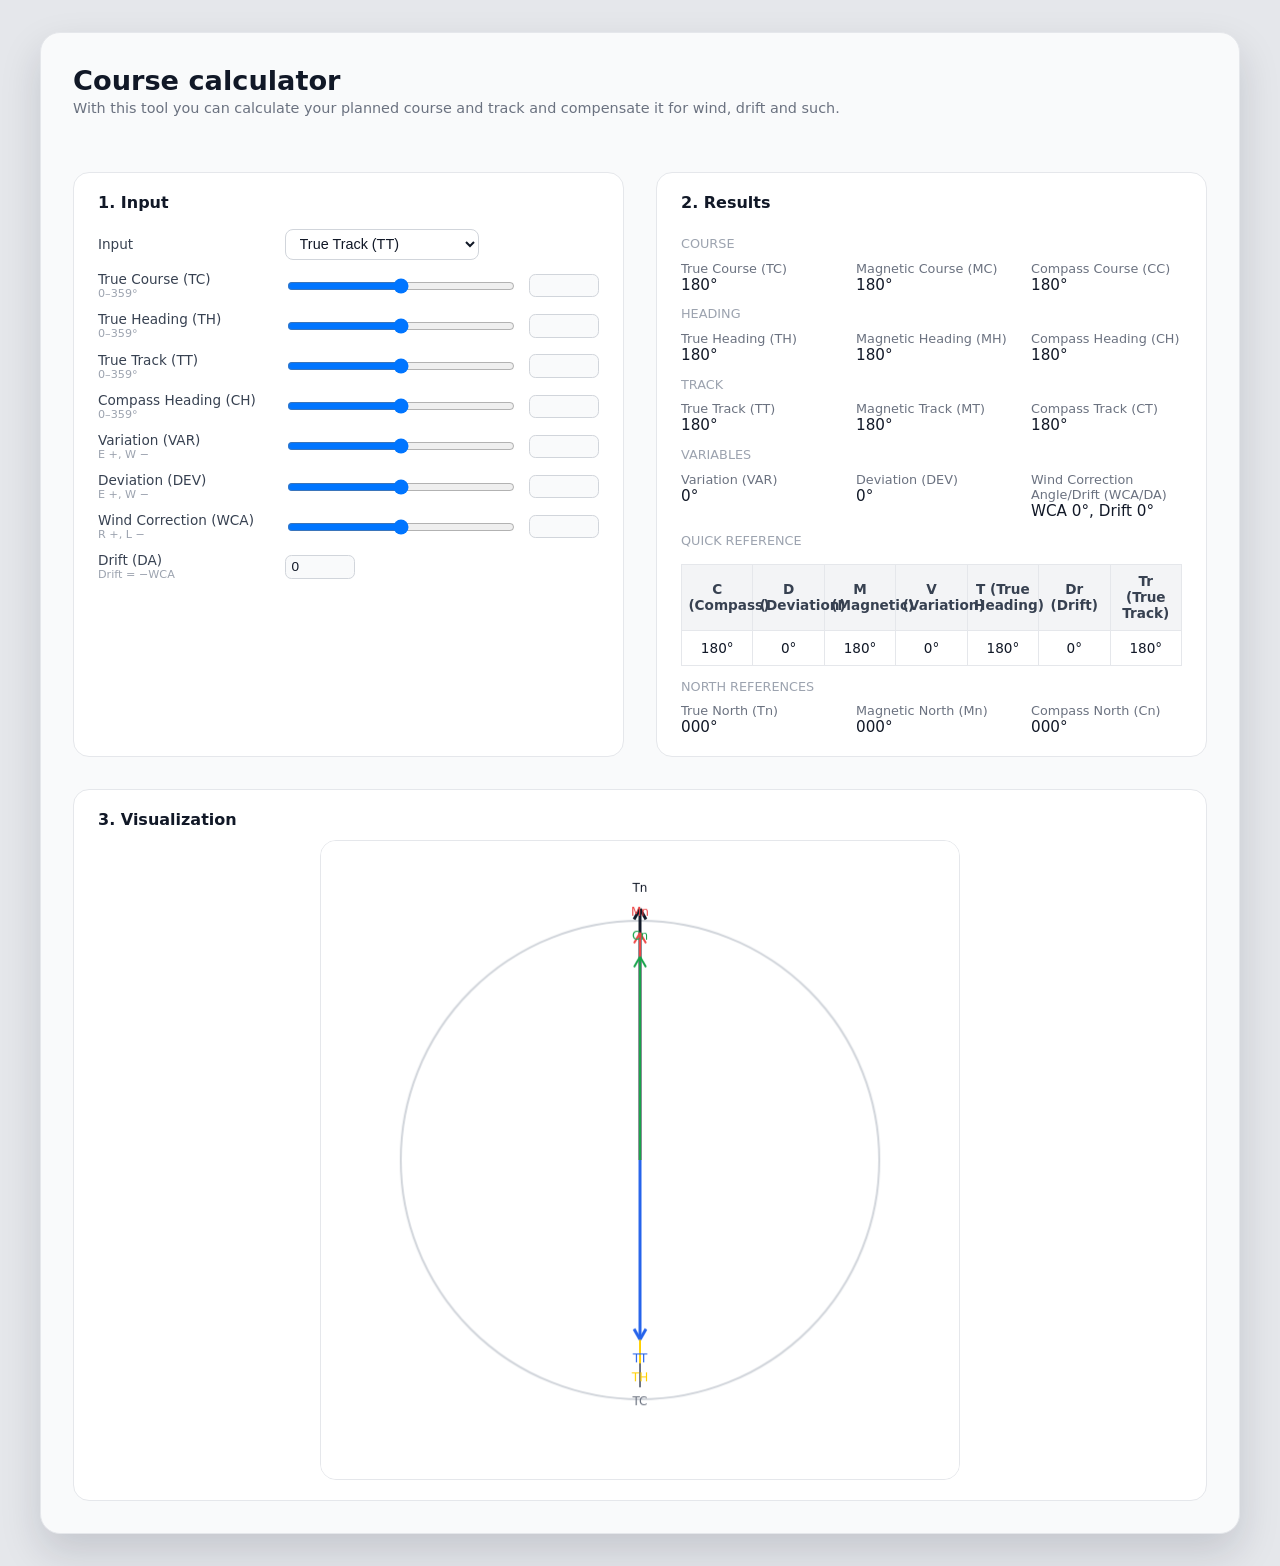
==== coursecalculator/index.html @ 7e5c14a4 "Added newly made favicon to tools" ====
<!DOCTYPE html>
<html lang="nl">
<head>
  <link rel="icon" href="/assets/favicon.ico" sizes="any">
  <link rel="icon" type="image/png" sizes="32x32" href="/assets/favicon-32x32.png">
  <link rel="icon" type="image/png" sizes="16x16" href="/assets/favicon-16x16.png">
  <link rel="apple-touch-icon" href="/assets/apple-touch-icon.png">

  <script defer src="https://cloud.umami.is/script.js" data-website-id="39a40810-ae41-42a4-bf28-0cd73275c460"></script>
  <meta charset="UTF-8" />
  <title>Course Calculator - justinverstijnen.nl</title>
  <style>
    :root {
      font-family: system-ui, -apple-system, BlinkMacSystemFont, "Segoe UI", sans-serif;
      color: #111827;
      background: #e5e7eb;
      box-sizing: border-box;
    }
    *, *::before, *::after {
      box-sizing: inherit;
    }
    body {
      margin: 0;
      padding: 2rem;
      display: flex;
      justify-content: center;
      background: #e5e7eb;
    }
    .app {
      max-width: 1200px;
      width: 100%;
      background: #f9fafb;
      border-radius: 1.25rem;
      padding: 2rem;
      box-shadow: 0 18px 40px rgba(15, 23, 42, 0.15);
      border: 1px solid #e5e7eb;
      display: flex;
      flex-direction: column;
      gap: 2rem;
    }

    .app-row {
      display: flex;
      gap: 2rem;
      width: 100%;
    }
    .card-equal {
      flex: 1 1 0;
      display: flex;
      flex-direction: column;
      height: 100%;
    }

    h1 {
      margin: 0 0 0.25rem;
      font-size: 1.7rem;
    }
    .subtitle {
      margin-bottom: 1.5rem;
      font-size: 0.9rem;
      color: #6b7280;
    }

    .card {
      background: #ffffff;
      border-radius: 1rem;
      padding: 1.25rem 1.5rem;
      border: 1px solid #e5e7eb;
      display: flex;
      flex-direction: column;
      height: 100%;
    }
    .card h2 {
      margin: 0 0 0.7rem;
      font-size: 1rem;
    }

    .row {
      display: flex;
      align-items: center;
      gap: 0.75rem;
      margin: 0.35rem 0;
      flex-wrap: wrap;
    }
    .row label {
      min-width: 175px;
      font-size: 0.85rem;
      color: #374151;
    }

    .row small {
      font-size: 0.7rem;
      color: #9ca3af;
      display: block;
    }

    input[type="range"] {
      flex: 1 1 160px;
      max-width: 260px;
    }
    input[type="number"] {
      width: 70px;
      padding: 0.2rem 0.35rem;
      border-radius: 0.4rem;
      border: 1px solid #d1d5db;
      background: #f9fafb;
      font-size: 0.85rem;
      color: #111827;
    }

    select {
      padding: 0.35rem 0.6rem;
      font-size: 0.9rem;
      border-radius: 0.5rem;
      border: 1px solid #d1d5db;
      background: #ffffff;
      color: #111827;
    }

    .grid-three {
      display: grid;
      grid-template-columns: repeat(3, minmax(0, 1fr));
      gap: 0.75rem 1.5rem;
      margin-top: 0.6rem;
    }
    .group-title {
      font-size: 0.8rem;
      color: #9ca3af;
      margin-top: 0.8rem;
      text-transform: uppercase;
    }
    .value-label { font-size: 0.8rem; color: #6b7280; }
    .value-number { font-size: 0.95rem; font-variant-numeric: tabular-nums; }

    .note {
      font-size: 0.75rem;
      color: #6b7280;
      margin-top: 0.6rem;
    }

    .summary-table {
      margin-top: 1rem;
      overflow-x: auto;
    }
    .summary-table table {
      width: 100%;
      border-collapse: collapse;
      table-layout: fixed;
      font-variant-numeric: tabular-nums;
    }
    .summary-table th,
    .summary-table td {
      border: 1px solid #e5e7eb;
      padding: 0.55rem 0.4rem;
      text-align: center;
      font-size: 0.85rem;
    }
    .summary-table th {
      background: #f3f4f6;
      color: #374151;
      font-weight: 600;
    }
    .summary-table td {
      background: #ffffff;
      color: #111827;
    }

    canvas {
      width: 100%;
      max-width: 640px;
      background: #ffffff;
      border-radius: 1rem;
      border: 1px solid #e5e7eb;
      display: block;
      margin: 0 auto;
    }

    @media (max-width: 960px) {
      .app-row { flex-direction: column; }
    }
  </style>
</head>
<body>
  <div class="app">
    <header>
      <h1>Course calculator</h1>
      <div class="subtitle">With this tool you can calculate your planned course and track and compensate it for wind, drift and such.</div>
    </header>

    <div class="app-row">
      <!-- Basis-invoer -->
      <section class="card card-equal">
        <h2>1. Input</h2>

        <div class="row">
          <label>Input</label>
          <select id="modeSelect">
            <option value="TT">True Track (TT)</option>
            <option value="TH">True Heading (TH)</option>
            <option value="TC">True Course (TC)</option>
            <option value="CH">Compass Heading (CH)</option>
          </select>
        </div>

        <div class="row">
          <label>True Course (TC)<small>0–359°</small></label>
          <input id="tcRange" type="range" min="0" max="359">
          <input id="tcInput" type="number" min="0" max="359">
        </div>

        <div class="row">
          <label>True Heading (TH)<small>0–359°</small></label>
          <input id="thRange" type="range" min="0" max="359">
          <input id="thInput" type="number" min="0" max="359">
        </div>

        <div class="row">
          <label>True Track (TT)<small>0–359°</small></label>
          <input id="ttRange" type="range" min="0" max="359">
          <input id="ttInput" type="number" min="0" max="359">
        </div>

        <div class="row">
          <label>Compass Heading (CH)<small>0–359°</small></label>
          <input id="chRange" type="range" min="0" max="359">
          <input id="chInput" type="number" min="0" max="359">
        </div>

        <div class="row">
          <label>Variation (VAR)<small>E +, W −</small></label>
          <input id="variationRange" type="range" min="-30" max="30">
          <input id="variationInput" type="number" min="-30" max="30">
        </div>

        <div class="row">
          <label>Deviation (DEV)<small>E +, W −</small></label>
          <input id="deviationRange" type="range" min="-10" max="10">
          <input id="deviationInput" type="number" min="-10" max="10">
        </div>

        <div class="row">
          <label>Wind Correction (WCA)<small>R +, L −</small></label>
          <input id="wcaRange" type="range" min="-30" max="30">
          <input id="wcaInput" type="number" min="-30" max="30">
        </div>

        <div class="row">
          <label>Drift (DA)<small>Drift = −WCA</small></label>
          <input id="driftDisplay" type="number" disabled>
        </div>
      </section>

      <!-- Resultaten -->
      <section class="card card-equal">
        <h2>2. Results</h2>

        <div class="group-title">Course</div>
        <div class="grid-three">
          <div><div class="value-label">True Course (TC)</div><div class="value-number" id="tcOut"></div></div>
          <div><div class="value-label">Magnetic Course (MC)</div><div class="value-number" id="mcOut"></div></div>
          <div><div class="value-label">Compass Course (CC)</div><div class="value-number" id="ccOut"></div></div>
        </div>

        <div class="group-title">Heading</div>
        <div class="grid-three">
          <div><div class="value-label">True Heading (TH)</div><div class="value-number" id="thOut"></div></div>
          <div><div class="value-label">Magnetic Heading (MH)</div><div class="value-number" id="mhOut"></div></div>
          <div><div class="value-label">Compass Heading (CH)</div><div class="value-number" id="chOut"></div></div>
        </div>

        <div class="group-title">Track</div>
        <div class="grid-three">
          <div><div class="value-label">True Track (TT)</div><div class="value-number" id="ttOut"></div></div>
          <div><div class="value-label">Magnetic Track (MT)</div><div class="value-number" id="mtOut"></div></div>
          <div><div class="value-label">Compass Track (CT)</div><div class="value-number" id="ctOut"></div></div>
        </div>

        <div class="group-title">Variables</div>
        <div class="grid-three">
          <div><div class="value-label">Variation (VAR)</div><div class="value-number" id="varOut"></div></div>
          <div><div class="value-label">Deviation (DEV)</div><div class="value-number" id="devOut"></div></div>
          <div><div class="value-label">Wind Correction Angle/Drift (WCA/DA)</div><div class="value-number" id="wcaDriftOut"></div></div>
        </div>

        <div class="group-title">Quick Reference</div>
        <div class="summary-table">
          <table>
            <thead>
              <tr>
                <th>C (Compass)</th>
                <th>D (Deviation)</th>
                <th>M (Magnetic)</th>
                <th>V (Variation)</th>
                <th>T (True Heading)</th>
                <th>Dr (Drift)</th>
                <th>Tr (True Track)</th>
              </tr>
            </thead>
            <tbody>
              <tr>
                <td id="quickCOut"></td>
                <td id="quickDOut"></td>
                <td id="quickMOut"></td>
                <td id="quickVOut"></td>
                <td id="quickTOut"></td>
                <td id="quickDrOut"></td>
                <td id="quickTrOut"></td>
              </tr>
            </tbody>
          </table>
        </div>

        <!-- North References -->
        <div class="group-title">North References</div>
        <div class="grid-three">
          <div><div class="value-label">True North (Tn)</div><div class="value-number" id="trueNorthOut"></div></div>
          <div><div class="value-label">Magnetic North (Mn)</div><div class="value-number" id="magNorthOut"></div></div>
          <div><div class="value-label">Compass North (Cn)</div><div class="value-number" id="compassNorthOut"></div></div>
        </div>
      </section>
    </div>

    <!-- Visualisatie -->
    <section class="card">
      <h2>3. Visualization</h2>
      <canvas id="compassCanvas" width="640" height="640"></canvas>
    </section>
  </div>

<script>
/* ======== Helpers ======= */
function clamp(v, min, max) { return Math.min(max, Math.max(min, v)); }
function normDeg(d) { let r = d % 360; if (r < 0) r += 360; return r; }
function pad3(d){return Math.round(normDeg(d)).toString().padStart(3,'0');}
function formatVarDev(v){const a=Math.abs(v); if(!a)return "0°"; return (v>=0?"+":"−")+a+"° "+(v>=0?"E":"W");}
function formatRL(v){const a=Math.abs(v); if(!a)return "0°"; return (v>=0?"+":"−")+a+"°"+(v>=0?" R":" L");}

/* ====== DOM refs ====== */
const modeSelect=document.getElementById("modeSelect");
const tcRange=document.getElementById("tcRange"), tcInput=document.getElementById("tcInput");
const thRange=document.getElementById("thRange"), thInput=document.getElementById("thInput");
const ttRange=document.getElementById("ttRange"), ttInput=document.getElementById("ttInput");
const chRange=document.getElementById("chRange"), chInput=document.getElementById("chInput");
const variationRange=document.getElementById("variationRange"), variationInput=document.getElementById("variationInput");
const deviationRange=document.getElementById("deviationRange"), deviationInput=document.getElementById("deviationInput");
const wcaRange=document.getElementById("wcaRange"), wcaInput=document.getElementById("wcaInput");
const driftDisplay=document.getElementById("driftDisplay");

const tcOut=document.getElementById("tcOut"), mcOut=document.getElementById("mcOut"), ccOut=document.getElementById("ccOut");
const thOut=document.getElementById("thOut"), mhOut=document.getElementById("mhOut"), chOut=document.getElementById("chOut");
const ttOut=document.getElementById("ttOut"), mtOut=document.getElementById("mtOut"), ctOut=document.getElementById("ctOut");
const varOut=document.getElementById("varOut"), devOut=document.getElementById("devOut"), wcaDriftOut=document.getElementById("wcaDriftOut");

const trueNorthOut=document.getElementById("trueNorthOut");
const magNorthOut=document.getElementById("magNorthOut");
const compassNorthOut=document.getElementById("compassNorthOut");

const quickCOut=document.getElementById("quickCOut");
const quickDOut=document.getElementById("quickDOut");
const quickMOut=document.getElementById("quickMOut");
const quickVOut=document.getElementById("quickVOut");
const quickTOut=document.getElementById("quickTOut");
const quickDrOut=document.getElementById("quickDrOut");
const quickTrOut=document.getElementById("quickTrOut");

const canvas=document.getElementById("compassCanvas");
const ctx=canvas.getContext("2d");

/* ===== Scroll sliders ===== */
function enableScrollSlider(slider){
  slider.addEventListener("wheel", e=>{
    e.preventDefault();
    const step = e.deltaY < 0 ? 1 : -1;
    slider.value = clamp(Number(slider.value)+step, slider.min, slider.max);
    slider.dispatchEvent(new Event("input"));
  });
}

[ tcRange, thRange, ttRange, chRange, variationRange, deviationRange, wcaRange ].forEach(enableScrollSlider);

/* Sync helpers */
function bind(rangeEl, numEl, min, max){
  rangeEl.addEventListener("input",()=>{
    numEl.value=rangeEl.value; recalc();
  });
  numEl.addEventListener("input",()=>{
    const v=clamp(Number(numEl.value||0),min,max);
    numEl.value=v; rangeEl.value=v; recalc();
  });
}

bind(tcRange,tcInput,0,359);
bind(thRange,thInput,0,359);
bind(ttRange,ttInput,0,359);
bind(chRange,chInput,0,359);
bind(variationRange,variationInput,-30,30);
bind(deviationRange,deviationInput,-10,10);
bind(wcaRange,wcaInput,-30,30);

modeSelect.addEventListener("change",recalc);

/* ===== Main calculations ===== */
function recalc(){
  const VAR=Number(variationRange.value);
  const DEV=Number(deviationRange.value);
  const WCA=Number(wcaRange.value);
  const DRIFT = -WCA;
  driftDisplay.value = DRIFT;

  let TC,TH,TT;

  if(modeSelect.value==="TC"){
    TC=normDeg(Number(tcRange.value));
    TT=TC;
    TH=normDeg(TT+WCA);
  }
  else if(modeSelect.value==="TH"){
    TH=normDeg(Number(thRange.value));
    TT=normDeg(TH-WCA);
    TC=TT;
  }
  else if(modeSelect.value==="TT"){
    TT=normDeg(Number(ttRange.value));
    TH=normDeg(TT+WCA);
    TC=TT;
  }
  else if(modeSelect.value==="CH"){
    const CHin=normDeg(Number(chRange.value));
    const MH=normDeg(CHin+DEV);
    TH=normDeg(MH+VAR);
    TT=normDeg(TH-WCA);
    TC=TT;
  }

  const MC=normDeg(TC-VAR);
  const MH=normDeg(TH-VAR);
  const MT=normDeg(TT-VAR);

  const CC=normDeg(MC-DEV);
  const CH=normDeg(MH-DEV);
  const CT=normDeg(MT-DEV);

  tcOut.textContent=pad3(TC)+"°";
  mcOut.textContent=pad3(MC)+"°";
  ccOut.textContent=pad3(CC)+"°";

  thOut.textContent=pad3(TH)+"°";
  mhOut.textContent=pad3(MH)+"°";
  chOut.textContent=pad3(CH)+"°";

  ttOut.textContent=pad3(TT)+"°";
  mtOut.textContent=pad3(MT)+"°";
  ctOut.textContent=pad3(CT)+"°";

  varOut.textContent=formatVarDev(VAR);
  devOut.textContent=formatVarDev(DEV);
  wcaDriftOut.textContent=`WCA ${formatRL(WCA)}, Drift ${formatRL(DRIFT)}`;

  quickCOut.textContent = pad3(CT) + "°";
  quickDOut.textContent = formatVarDev(DEV);
  quickMOut.textContent = pad3(MT) + "°";
  quickVOut.textContent = formatVarDev(VAR);
  quickTOut.textContent = pad3(TH) + "°";
  quickDrOut.textContent = formatRL(DRIFT);
  quickTrOut.textContent = pad3(TT) + "°";

  /* ===== Visuele noordrichtingen ===== */
  const VIS_TRUE_NORTH = 0;
  const VIS_MAG_NORTH = normDeg(VAR);
  const VIS_COMP_NORTH = normDeg(VIS_MAG_NORTH + DEV);

  trueNorthOut.textContent = pad3(VIS_TRUE_NORTH) + "°";
  magNorthOut.textContent = pad3(VIS_MAG_NORTH) + "°";
  compassNorthOut.textContent = pad3(VIS_COMP_NORTH) + "°";

  drawCompass(
    TC, TH, TT, VAR, DEV,
    VIS_TRUE_NORTH, VIS_MAG_NORTH, VIS_COMP_NORTH
  );
}

/* ===== Draw Compass ===== */
function drawCompass(TC,TH,TT,VAR,DEV, VIS_T, VIS_M, VIS_C){
  ctx.clearRect(0,0,canvas.width,canvas.height);

  const cx=canvas.width/2, cy=canvas.height/2;
  const r=Math.min(cx,cy)*0.75;

  ctx.fillStyle="#ffffff";
  ctx.fillRect(0,0,canvas.width,canvas.height);

  ctx.strokeStyle="#d1d5db";
  ctx.lineWidth=2;
  ctx.beginPath(); ctx.arc(cx,cy,r,0,Math.PI*2); ctx.stroke();

  drawArrow(VIS_T,"Tn","#111827",3,r*1.05);
  drawArrow(VIS_M,"Mn","#ef4444",2,r*0.95);
  drawArrow(VIS_C,"Cn","#16a34a",2,r*0.85);

  drawLine(TC,"TC","#6b7280",2,r*0.95);
  drawLine(TH,"TH","#ffd000",2,r*0.85);
  drawArrow(TT,"TT","#2563eb",3,r*0.75);
}

function drawArrow(deg,label,color,width,len){
  const cx=canvas.width/2, cy=canvas.height/2;
  const a=(deg-90)*Math.PI/180;
  const x=cx+len*Math.cos(a), y=cy+len*Math.sin(a);

  ctx.strokeStyle=color; ctx.lineWidth=width;
  ctx.beginPath(); ctx.moveTo(cx,cy); ctx.lineTo(x,y); ctx.stroke();

  const head=12;
  const a1=a+150*Math.PI/180, a2=a-150*Math.PI/180;
  ctx.beginPath();
  ctx.moveTo(x,y); ctx.lineTo(x+head*Math.cos(a1),y+head*Math.sin(a1));
  ctx.moveTo(x,y); ctx.lineTo(x+head*Math.cos(a2),y+head*Math.sin(a2));
  ctx.stroke();

  ctx.fillStyle=color;
  ctx.font="12px system-ui";
  ctx.textAlign="center"; ctx.textBaseline="middle";
  ctx.fillText(label, cx+(len+20)*Math.cos(a), cy+(len+20)*Math.sin(a));
}

function drawLine(deg,label,color,width,len){
  const cx=canvas.width/2, cy=canvas.height/2;
  const a=(deg-90)*Math.PI/180;
  const x=cx+len*Math.cos(a), y=cy+len*Math.sin(a);

  ctx.strokeStyle=color; ctx.lineWidth=width;
  ctx.beginPath(); ctx.moveTo(cx,cy); ctx.lineTo(x,y); ctx.stroke();

  ctx.fillStyle=color;
  ctx.font="12px system-ui";
  ctx.textAlign="center"; ctx.textBaseline="middle";
  ctx.fillText(label, cx+(len+15)*Math.cos(a), cy+(len+15)*Math.sin(a));
}

recalc();
</script>
  <!-- Azure Application Insights -->
<script type="text/javascript">
!function(T,l,y){
  var S=T.location,k="script",D="instrumentationKey",C="ingestionEndpoint",
  R="disableExceptionTracking",E="ai.device.",I="toLowerCase",U="crossOrigin",
  N="POST",e="appInsightsSDK",t=y.name||"appInsights";
  (y.name||T[e])&&(T[e]=t);
  var n=T[t]||function(){
    var g=arguments;
    T[t].queue.push(function(){
      T[t].apply(T[t],g)
    })
  };
  n.queue=[],n.version=2.0;
  var i=l.createElement(k);
  i.src=y.src;
  i.async=!0;
  i.setAttribute(U,"anonymous");
  l.getElementsByTagName(k)[0].parentNode.appendChild(i);
  var o=T[t]=n;
  o.config=y;
}(window,document,{
  src:"https://js.monitor.azure.com/scripts/b/ai.2.min.js",
  connectionString:"InstrumentationKey=740b5715-7d19-428e-95ab-75b0710ee797;IngestionEndpoint=https://westeurope-5.in.applicationinsights.azure.com/;LiveEndpoint=https://westeurope.livediagnostics.monitor.azure.com/;ApplicationId=22eace68-79bd-4576-8cf4-db0e1405d086",
  disableExceptionTracking:false
}));

/* ===== PAGINA NAAM (ZELF INVULLEN) ===== */
var pageName = "CourseCalculator";

/* Page view met expliciete naam */
appInsights.trackPageView({
  name: pageName
});
</script>
</body>
</html>
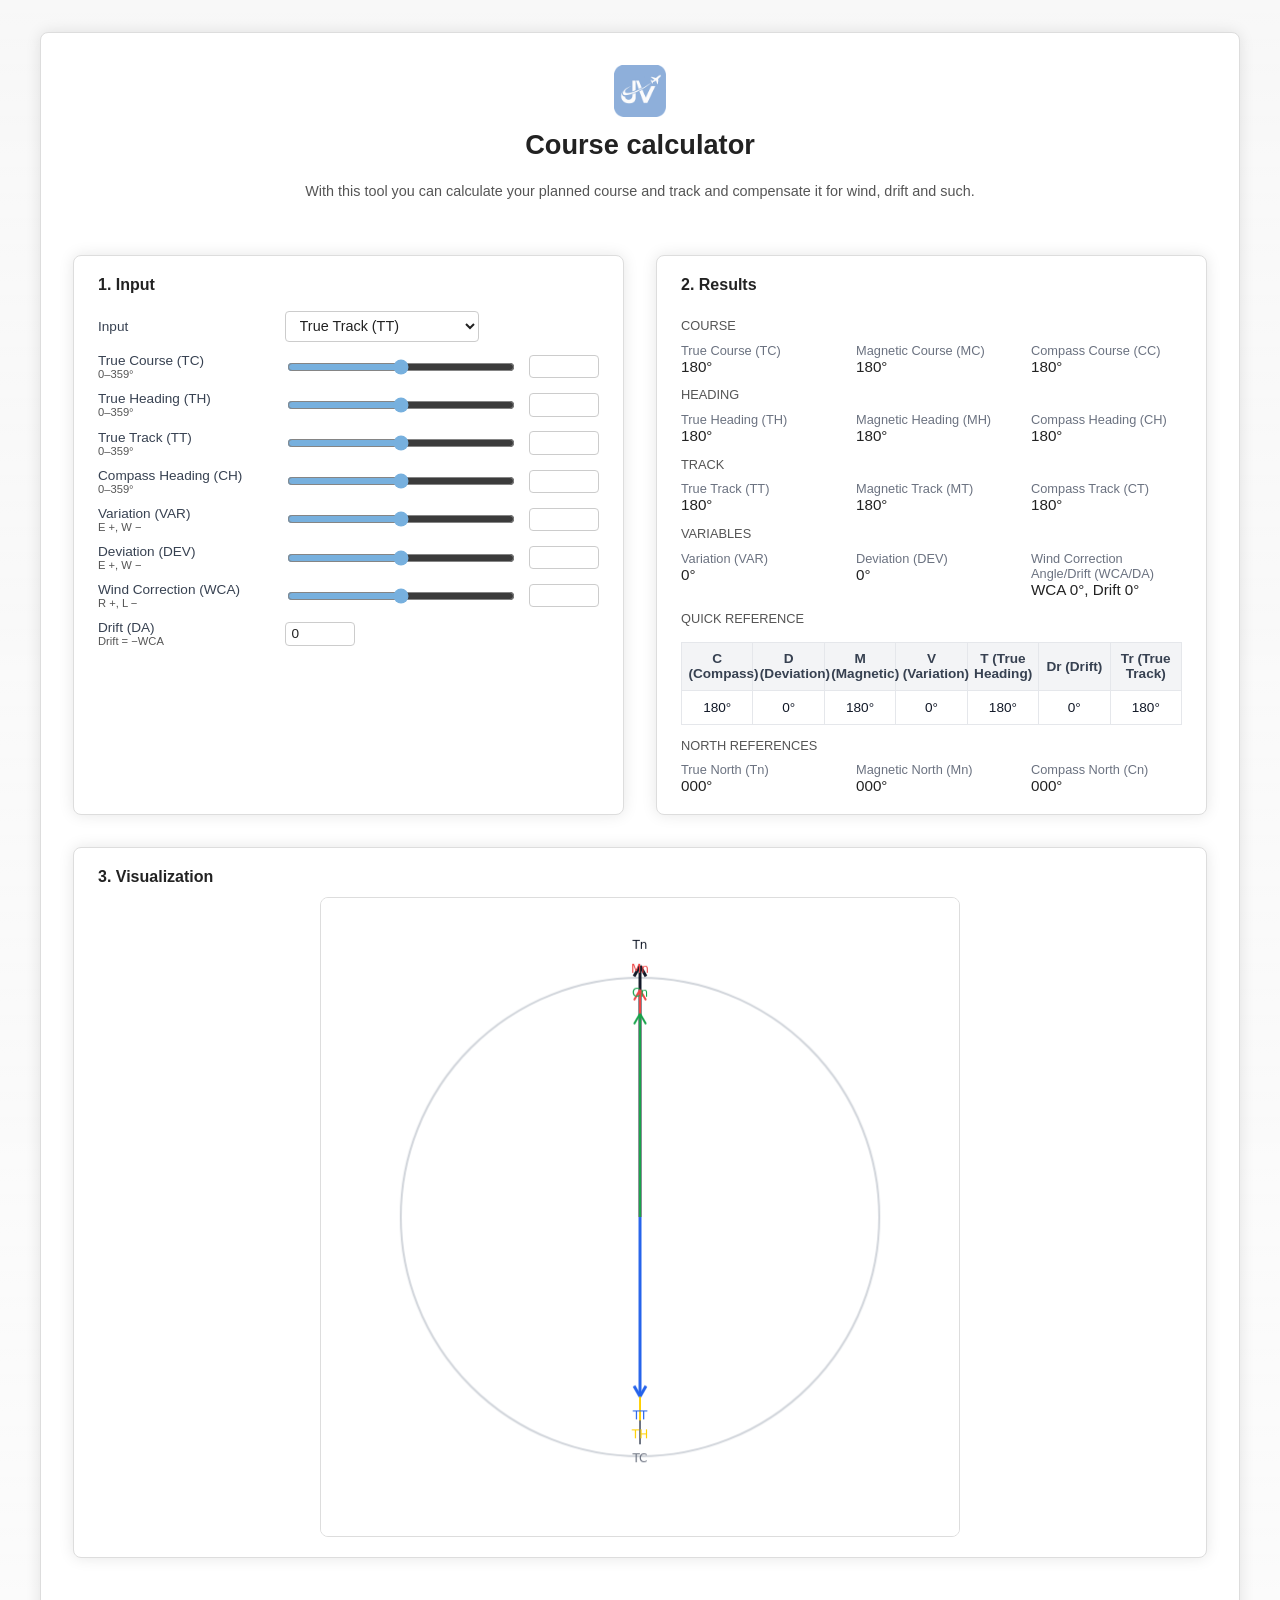
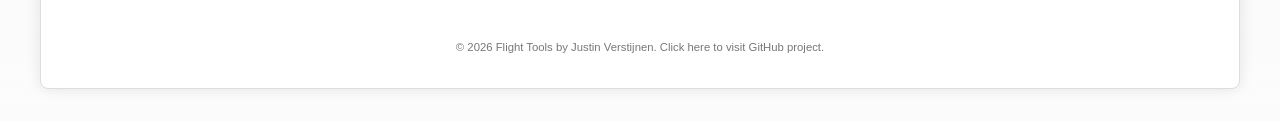
==== commit 329d983e: "Add files via upload" ====
--- a/coursecalculator/index.html
+++ b/coursecalculator/index.html
@@ -1,10 +1,10 @@
 <!DOCTYPE html>
 <html lang="nl">
 <head>
-  <link rel="icon" href="/assets/favicon.ico" sizes="any">
-  <link rel="icon" type="image/png" sizes="32x32" href="/assets/favicon-32x32.png">
-  <link rel="icon" type="image/png" sizes="16x16" href="/assets/favicon-16x16.png">
-  <link rel="apple-touch-icon" href="/assets/apple-touch-icon.png">
+  
+  
+  
+  
 
   <script defer src="https://cloud.umami.is/script.js" data-website-id="39a40810-ae41-42a4-bf28-0cd73275c460"></script>
   <meta charset="UTF-8" />
@@ -179,10 +179,15 @@
       .app-row { flex-direction: column; }
     }
   </style>
+  <link rel="stylesheet" href="../assets/dns-theme.css">
+  <link rel="icon" type="image/png" href="../assets/flightblog-logo.png">
+  <link rel="apple-touch-icon" href="../assets/flightblog-logo.png">
+<link rel="stylesheet" href="../assets/branding.css">
+<script defer src="../assets/branding.js"></script>
 </head>
-<body>
+<body data-tool="coursecalculator">
   <div class="app">
-    <header>
+    <header class="tool-heading "><a class="tool-brand" href="https://flightblog.justinverstijnen.nl/" target="_blank" rel="noopener noreferrer" aria-label="Visit JV Flight Blog"><img src="../assets/flightblog-logo.png" alt="JV Flight Blog" width="52" height="52"></a>
       <h1>Course calculator</h1>
       <div class="subtitle">With this tool you can calculate your planned course and track and compensate it for wind, drift and such.</div>
     </header>
@@ -325,7 +330,8 @@
       <h2>3. Visualization</h2>
       <canvas id="compassCanvas" width="640" height="640"></canvas>
     </section>
-  </div>
+  <footer class="tool-footer"><a href="https://github.com/JustinVerstijnen/JVWebFlightTools" target="_blank" rel="noopener noreferrer">&copy; <span data-copyright-year>2026</span> Flight Tools by Justin Verstijnen. Click here to visit GitHub project.</a></footer>
+</div>
 
 <script>
 /* ======== Helpers ======= */
--- a/assets/dns-theme.css
+++ b/assets/dns-theme.css
@@ -0,0 +1,103 @@
+/* DNS Megatool visual theme. Loaded after each tool's existing stylesheet.
+   Layout, dimensions, responsive rules and application scripts stay in place.
+   Deliberately not loaded by flightlessontracker. */
+:root {
+  --background-image: url("https://sajvwebsiteblobstorage.blob.core.windows.net/flightblog/tools/featured-background_blur.jpg");
+  --bg: #f2f2f2;
+  --bg1: #f2f2f2;
+  --bg2: #f2f2f2;
+  --panel: #fff;
+  --card: #fff;
+  --card-strong: #fff;
+  --card-muted: #f7f7f7;
+  --text: #222;
+  --ink: #222;
+  --muted: #555;
+  --muted-strong: #444;
+  --line: #ddd;
+  --line-strong: #ccc;
+  --blue: #8eafda;
+  --blue-dark: #4f7fb5;
+  --blue-soft: #edf4fb;
+  --accent: #4f7fb5;
+  --accent2: #277b43;
+  --danger: #b4233d;
+  --radius: 8px;
+  --radius-xl: 8px;
+  --radius-lg: 8px;
+  --radius-md: 4px;
+  --shadow: 0 0 15px rgba(0,0,0,.1);
+  --card-shadow: 0 0 15px rgba(0,0,0,.1);
+  font-family: 'Segoe UI', sans-serif;
+  background: #f2f2f2;
+  color-scheme: light;
+}
+body {
+  font-family: 'Segoe UI', sans-serif;
+  color: var(--text);
+  background: linear-gradient(180deg, rgba(255,255,255,.48), rgba(255,255,255,.74)),
+    var(--background-image) center / cover fixed no-repeat;
+}
+body :is(.app, .tools-container, .tool-card, .hero, .toolbar, .card, .weather-card) {
+  background: #fff;
+  border-color: #ddd;
+  border-radius: 8px;
+  box-shadow: var(--shadow);
+  backdrop-filter: none;
+}
+body :is(.panel, .hero-stat, .result, .tile, .details, .mode, .unit, .footer-note, .empty-state, .equals, .metar-item) {
+  background: #f7f7f7;
+  border-color: #ddd;
+  border-radius: 8px;
+  box-shadow: none;
+}
+body :is(h1, h2, h3) { color: #222; }
+body :is(.subtitle, .intro, .hint, .k, .group-title, .row small) { color: #555; }
+body :is(input[type=number], input[type=text], input[type=search], select) {
+  font-family: inherit;
+  color: #222;
+  background-color: #fff;
+  border-color: #ccc;
+  border-radius: 4px;
+  box-shadow: none;
+}
+body input[readonly] { background: #f2f2f2; color: #4f7fb5; }
+body input[type=range], body input[type=radio] { accent-color: #77b0de; }
+body :is(button, .tool-primary, .back-link, .jump-link) {
+  font-family: inherit;
+  background: #8eafda;
+  color: #fff;
+  border-color: transparent;
+  border-radius: 4px;
+  box-shadow: none;
+}
+body :is(button, .tool-primary, .back-link, .jump-link):hover {
+  background: #669fce;
+  box-shadow: none;
+  filter: none;
+}
+body button.primary { background: #77b0de; }
+body button.primary:hover { background: #669fce; }
+body :is(.github-main, .tool-github) { background: #333; border-radius: 4px; box-shadow: none; }
+body :is(.search-wrap, .search-box) { background: #fff; border-color: #ccc; border-radius: 4px; box-shadow: none; }
+body :is(.pill, .badge, .section-count, .eyebrow) { background: #edf4fb; color: #365f8e; border-color: #ccdceb; border-radius: 4px; }
+body .pill.active { background: #77b0de; color: #fff; border-color: #77b0de; }
+body .hero::after, body .card::before { background: none; }
+body .search-box input, body .search-wrap input { border: 0; background: transparent; }
+body :is(.tool-card, .card, .weather-card):hover { box-shadow: var(--shadow); border-color: #8eafda; }
+body :is(a, button, input, select):focus-visible { outline: 2px solid #4f7fb5; outline-offset: 3px; }
+body .pane { border-color: #ddd; }
+body .warn { color: #9c2036; background: #fff0f2; border-color: #e2a4af; border-radius: 4px; }
+body .canvas-wrap, body canvas { border-radius: 8px; border-color: #ddd; }
+/* Preserve the compass drawing and its semantic colours on its dark instrument face. */
+body[data-tool=runwayvisualizer] .heading-text { fill: #7cc4ff; }
+body[data-tool=runwayvisualizer] #headingRecip { fill: #9fe870; }
+body[data-tool=runwayvisualizer] .kpi .card { background: #fff; border-color: #ddd; border-radius: 8px; }
+body[data-tool=runwayvisualizer] .cardinal-text { fill: #555; }
+body[data-tool=weatherpreparation] .sky-header { background: rgba(255,255,255,.9); color: #222; box-shadow: var(--shadow); }
+body[data-tool=weatherpreparation] .cloud { opacity: .25; }
+body[data-tool=weatherpreparation] .icon { background: #edf4fb; border-radius: 8px; box-shadow: none; }
+body[data-tool=weatherpreparation] .details { background: transparent; }
+/* Full-screen map geometry is intentionally retained. */
+body[data-tool=crossing-usa] .leaflet-popup-content-wrapper { border-radius: 8px; box-shadow: var(--shadow); }
+body[data-tool=crossing-usa] .leaflet-container { font-family: 'Segoe UI', sans-serif; }
--- a/assets/branding.css
+++ b/assets/branding.css
@@ -0,0 +1,36 @@
+/* Shared identity; deliberately not loaded by the homepage or lesson tracker. */
+body .tool-heading {
+  display: flex;
+  flex-direction: column;
+  align-items: center;
+  justify-content: center;
+  text-align: center;
+  gap: 12px;
+  margin: 0 0 24px;
+}
+body .tool-heading > div { width: 100%; }
+body .tool-heading h1 { margin: 0 0 10px; }
+body .tool-heading :is(p, .subtitle, .sub, .intro) { max-width: 760px; margin: 0 auto; color: #555; }
+body .tool-brand { display: inline-flex; flex: 0 0 auto; border-radius: 8px; transition: transform .18s ease; }
+body .tool-brand img { display: block; width: 52px; height: 52px; object-fit: contain; }
+body .tool-brand:hover { transform: translateY(-2px); }
+body .tool-brand:focus-visible, body .tool-footer a:focus-visible { outline: 2px solid #4f7fb5; outline-offset: 4px; }
+body .tool-footer { margin-top: 32px; padding-top: 16px; text-align: center; font: 8.5pt/1.6 'Segoe UI', sans-serif; color: #777; }
+body .tool-footer a { color: #777; text-decoration: none; transition: color .18s ease; }
+body .tool-footer a:hover { color: #4f7fb5; text-decoration: none; }
+body[data-tool=unitcalculator] .tool-heading { display: flex; }
+body[data-tool=unitcalculator] .hero-actions { justify-content: center; }
+body[data-tool=topofdescentcalculator] { height: auto; min-height: 100vh; align-items: flex-start; }
+body[data-tool=runwayvisualizer] { height: auto; min-height: 100vh; align-items: start; }
+body[data-tool=topofdescentcalculator] .wrap { padding: 24px; background: #fff; border-radius: 8px; box-shadow: 0 0 15px rgba(0,0,0,.1); }
+body[data-tool=topofdescentcalculator] .card { box-shadow: none; }
+body[data-tool=topofdescentcalculator] .results { display: flex; flex-direction: column; }
+body[data-tool=topofdescentcalculator] .wind-note { order: 1; margin-top: 14px; }
+body[data-tool=crossing-usa] { height: auto; min-height: 100vh; padding: 24px; }
+body[data-tool=crossing-usa] .map-shell { max-width: 1200px; margin: auto; padding: 24px; background: #fff; border-radius: 8px; box-shadow: 0 0 15px rgba(0,0,0,.1); }
+body[data-tool=crossing-usa] .folium-map { height: 65vh !important; min-height: 320px; }
+@media(max-width: 600px) {
+  body[data-tool=topofdescentcalculator] .wrap { padding: 18px; }
+  body[data-tool=crossing-usa] { padding: 12px; }
+  body[data-tool=crossing-usa] .map-shell { padding: 18px; }
+}
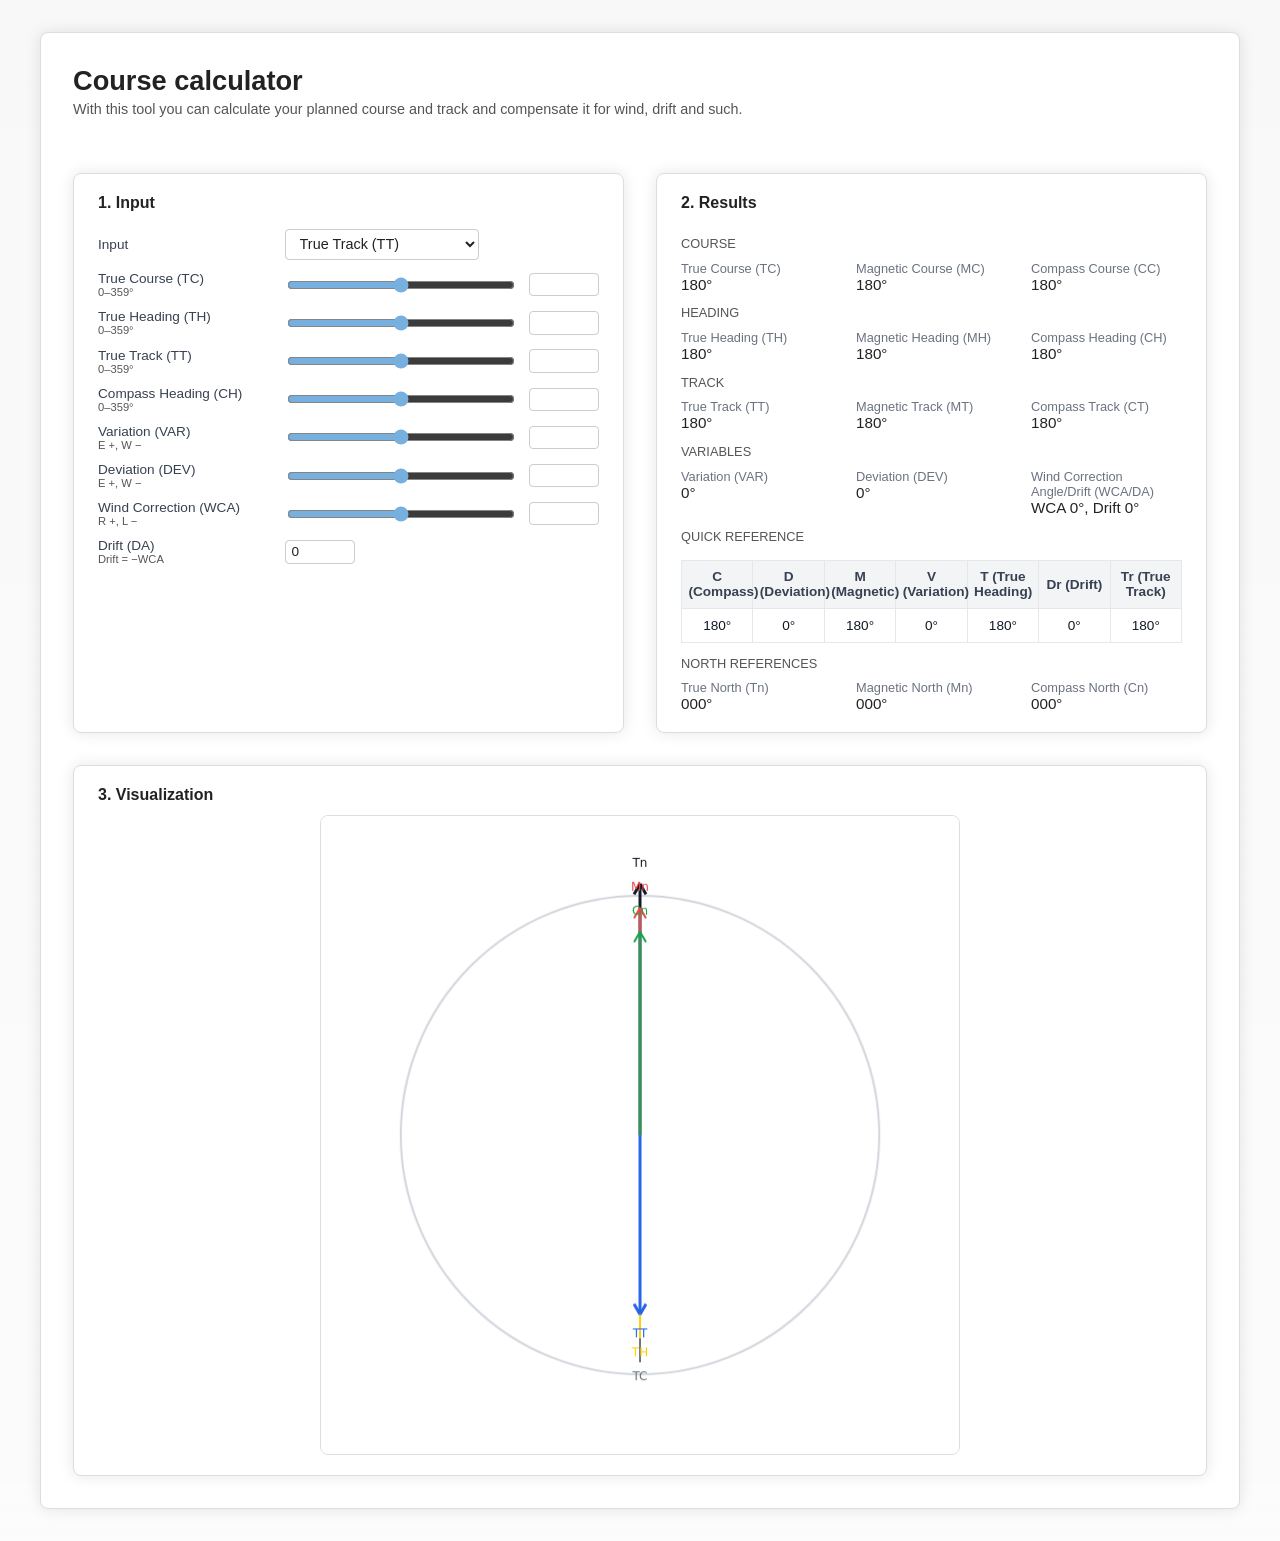
==== commit d9f11b34: "Add files via upload" ====
--- a/coursecalculator/index.html
+++ b/coursecalculator/index.html
@@ -182,12 +182,10 @@
   <link rel="stylesheet" href="../assets/dns-theme.css">
   <link rel="icon" type="image/png" href="../assets/flightblog-logo.png">
   <link rel="apple-touch-icon" href="../assets/flightblog-logo.png">
-<link rel="stylesheet" href="../assets/branding.css">
-<script defer src="../assets/branding.js"></script>
 </head>
 <body data-tool="coursecalculator">
   <div class="app">
-    <header class="tool-heading "><a class="tool-brand" href="https://flightblog.justinverstijnen.nl/" target="_blank" rel="noopener noreferrer" aria-label="Visit JV Flight Blog"><img src="../assets/flightblog-logo.png" alt="JV Flight Blog" width="52" height="52"></a>
+    <header>
       <h1>Course calculator</h1>
       <div class="subtitle">With this tool you can calculate your planned course and track and compensate it for wind, drift and such.</div>
     </header>
@@ -330,8 +328,7 @@
       <h2>3. Visualization</h2>
       <canvas id="compassCanvas" width="640" height="640"></canvas>
     </section>
-  <footer class="tool-footer"><a href="https://github.com/JustinVerstijnen/JVWebFlightTools" target="_blank" rel="noopener noreferrer">&copy; <span data-copyright-year>2026</span> Flight Tools by Justin Verstijnen. Click here to visit GitHub project.</a></footer>
-</div>
+  </div>
 
 <script>
 /* ======== Helpers ======= */
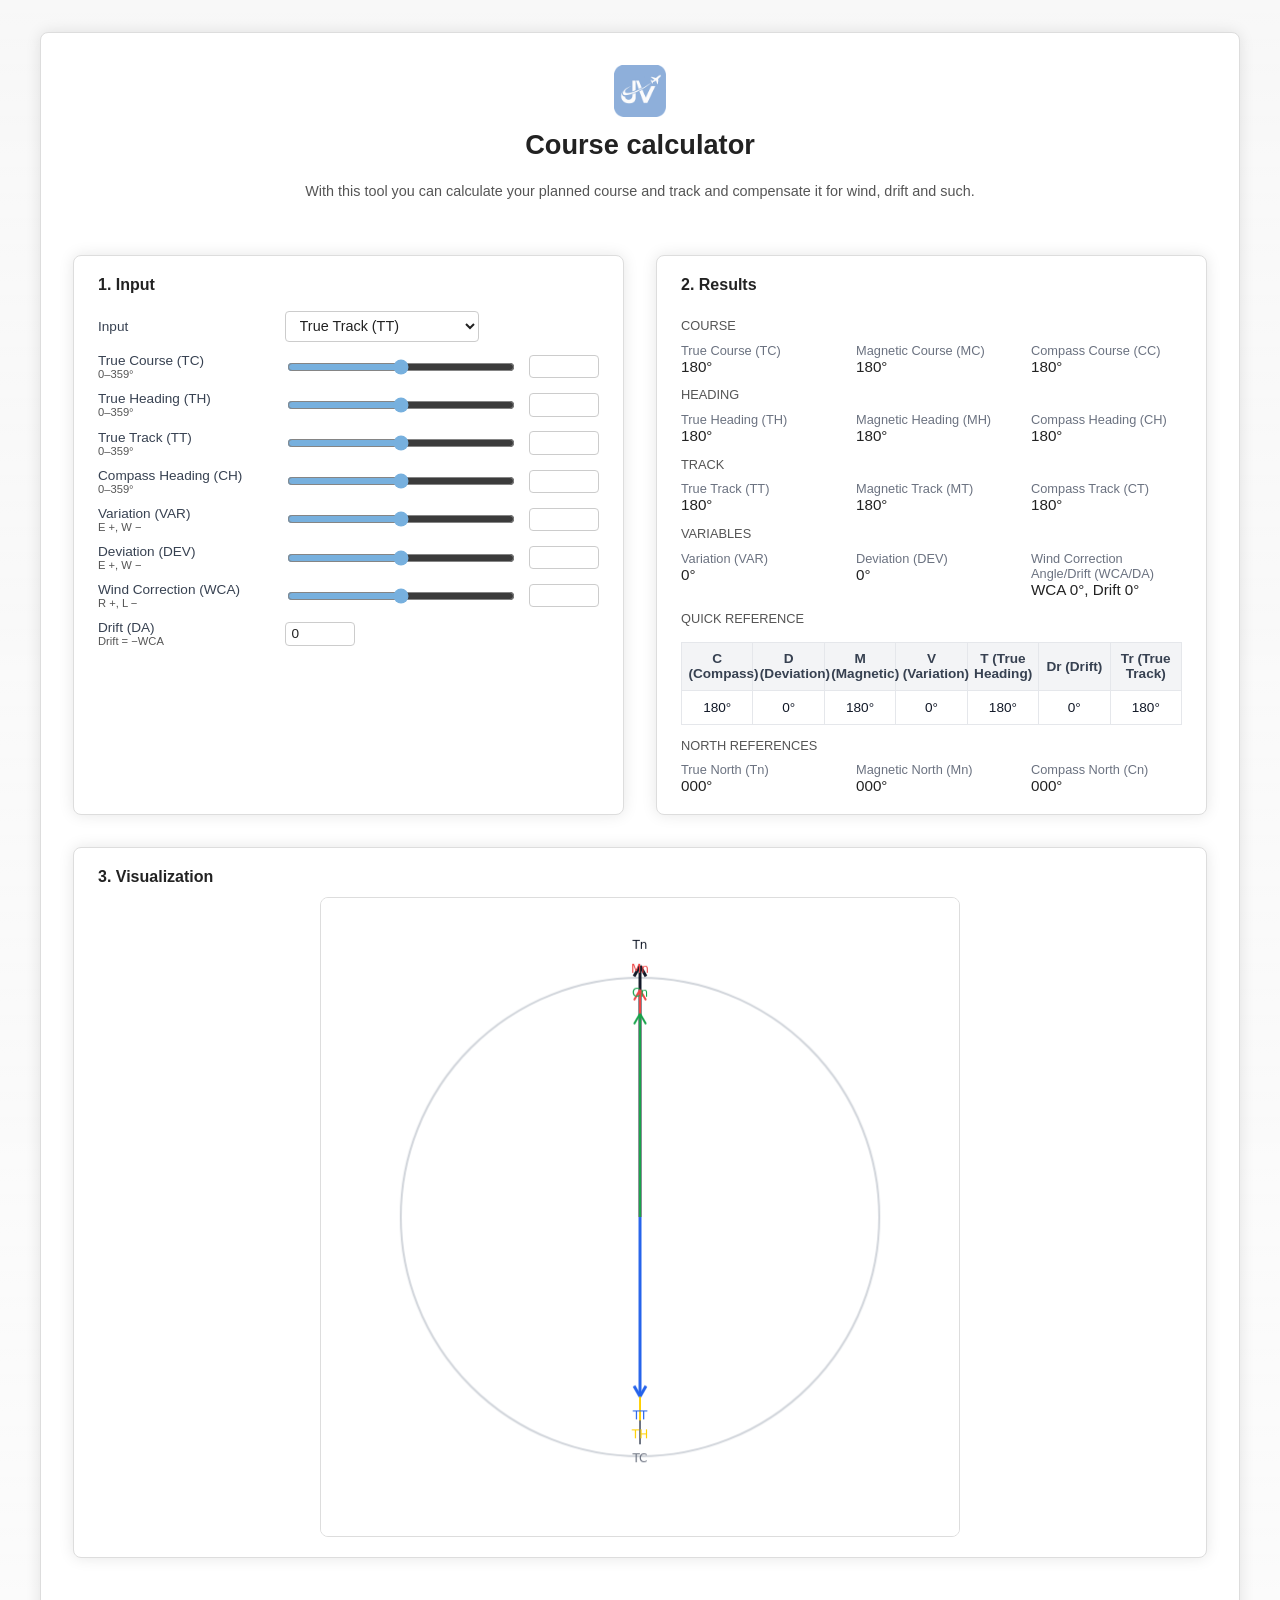
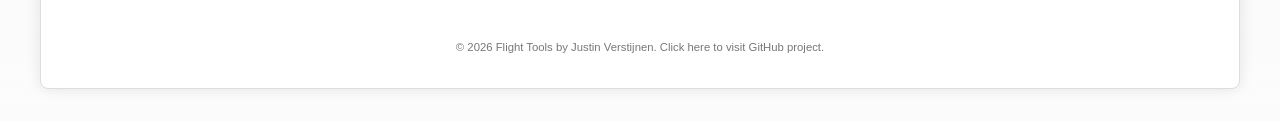
==== commit 80a20295: "Add files via upload" ====
--- a/coursecalculator/index.html
+++ b/coursecalculator/index.html
@@ -182,10 +182,12 @@
   <link rel="stylesheet" href="../assets/dns-theme.css">
   <link rel="icon" type="image/png" href="../assets/flightblog-logo.png">
   <link rel="apple-touch-icon" href="../assets/flightblog-logo.png">
+<link rel="stylesheet" href="../assets/branding.css">
+<script defer src="../assets/branding.js"></script>
 </head>
 <body data-tool="coursecalculator">
   <div class="app">
-    <header>
+    <header class="tool-heading "><a class="tool-brand" href="https://flightblog.justinverstijnen.nl/" target="_blank" rel="noopener noreferrer" aria-label="Visit JV Flight Blog"><img src="../assets/flightblog-logo.png" alt="JV Flight Blog" width="52" height="52"></a>
       <h1>Course calculator</h1>
       <div class="subtitle">With this tool you can calculate your planned course and track and compensate it for wind, drift and such.</div>
     </header>
@@ -328,7 +330,8 @@
       <h2>3. Visualization</h2>
       <canvas id="compassCanvas" width="640" height="640"></canvas>
     </section>
-  </div>
+  <footer class="tool-footer"><a href="https://github.com/JustinVerstijnen/JVWebFlightTools" target="_blank" rel="noopener noreferrer">&copy; <span data-copyright-year>2026</span> Flight Tools by Justin Verstijnen. Click here to visit GitHub project.</a></footer>
+</div>
 
 <script>
 /* ======== Helpers ======= */
--- a/assets/branding.css
+++ b/assets/branding.css
@@ -0,0 +1,36 @@
+/* Shared identity; deliberately not loaded by the homepage or lesson tracker. */
+body .tool-heading {
+  display: flex;
+  flex-direction: column;
+  align-items: center;
+  justify-content: center;
+  text-align: center;
+  gap: 12px;
+  margin: 0 0 24px;
+}
+body .tool-heading > div { width: 100%; }
+body .tool-heading h1 { margin: 0 0 10px; }
+body .tool-heading :is(p, .subtitle, .sub, .intro) { max-width: 760px; margin: 0 auto; color: #555; }
+body .tool-brand { display: inline-flex; flex: 0 0 auto; border-radius: 8px; transition: transform .18s ease; }
+body .tool-brand img { display: block; width: 52px; height: 52px; object-fit: contain; }
+body .tool-brand:hover { transform: translateY(-2px); }
+body .tool-brand:focus-visible, body .tool-footer a:focus-visible { outline: 2px solid #4f7fb5; outline-offset: 4px; }
+body .tool-footer { margin-top: 32px; padding-top: 16px; text-align: center; font: 8.5pt/1.6 'Segoe UI', sans-serif; color: #777; }
+body .tool-footer a { color: #777; text-decoration: none; transition: color .18s ease; }
+body .tool-footer a:hover { color: #4f7fb5; text-decoration: none; }
+body[data-tool=unitcalculator] .tool-heading { display: flex; }
+body[data-tool=unitcalculator] .hero-actions { justify-content: center; }
+body[data-tool=topofdescentcalculator] { height: auto; min-height: 100vh; align-items: flex-start; }
+body[data-tool=runwayvisualizer] { height: auto; min-height: 100vh; align-items: start; }
+body[data-tool=topofdescentcalculator] .wrap { padding: 24px; background: #fff; border-radius: 8px; box-shadow: 0 0 15px rgba(0,0,0,.1); }
+body[data-tool=topofdescentcalculator] .card { box-shadow: none; }
+body[data-tool=topofdescentcalculator] .results { display: flex; flex-direction: column; }
+body[data-tool=topofdescentcalculator] .wind-note { order: 1; margin-top: 14px; }
+body[data-tool=crossing-usa] { height: auto; min-height: 100vh; padding: 24px; }
+body[data-tool=crossing-usa] .map-shell { max-width: 1200px; margin: auto; padding: 24px; background: #fff; border-radius: 8px; box-shadow: 0 0 15px rgba(0,0,0,.1); }
+body[data-tool=crossing-usa] .folium-map { height: 65vh !important; min-height: 320px; }
+@media(max-width: 600px) {
+  body[data-tool=topofdescentcalculator] .wrap { padding: 18px; }
+  body[data-tool=crossing-usa] { padding: 12px; }
+  body[data-tool=crossing-usa] .map-shell { padding: 18px; }
+}
